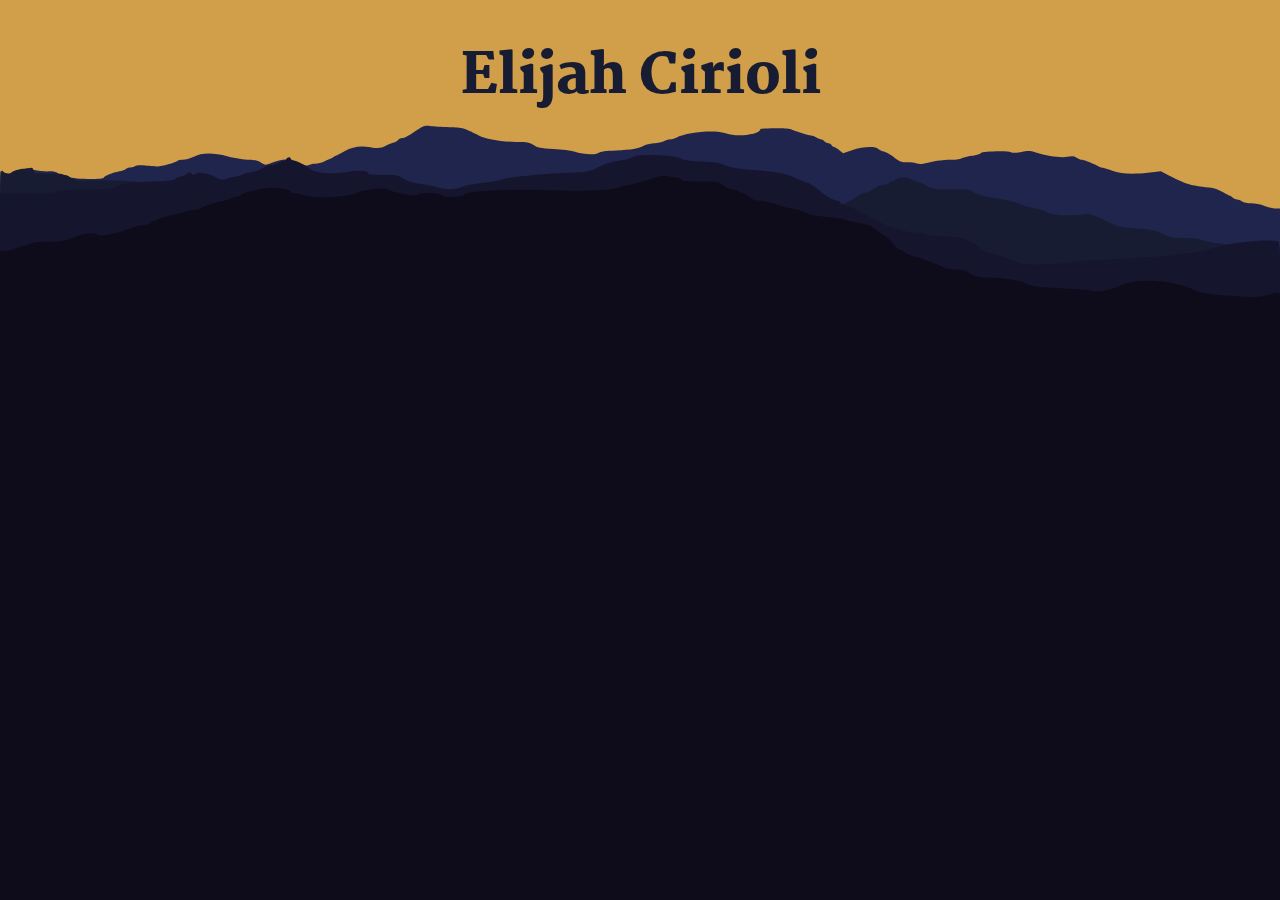
==== index.html @ 43b1854c "Added js for animation" ====
<!DOCTYPE html>
<html lang="en">
	<head>
		<meta charset="UTF-8" />
		<meta http-equiv="X-UA-Compatible" content="IE=edge" />
		<meta name="viewport" content="width=device-width, initial-scale=1.0" />
		<title>Elijah Cirioli</title>
		<link href="style.css" rel="stylesheet" type="text/css" media="all" />
		<link href="mobile-style.css" rel="stylesheet" type="text/css" media="all" />
		<link rel="preconnect" href="https://fonts.gstatic.com" />
		<link href="https://fonts.googleapis.com/css2?family=Martel:wght@400;900&display=swap" rel="stylesheet" />
	</head>
	<body>
		<div id="header">
			<h1 id="name-header">Elijah Cirioli</h1>
			<div id="mountains">
				<div class="mountain-layer" id="mountain-1"></div>
				<div class="mountain-layer" id="mountain-2"></div>
				<div class="mountain-layer" id="mountain-3"></div>
				<div class="mountain-layer" id="mountain-4"></div>
			</div>
		</div>
		<div id="page-wrap"></div>
		<script src="index.js"></script>
	</body>
</html>
---- style.css ----
body {
	background-color: #0e0b1a;
	margin: 0 0 0 0;
	padding: 0 0 0 0;
	overflow-x: hidden;
}
#header {
	width: 100vw;
	background-color: #d19f49;
	overflow: hidden;
	margin: 0 0 0 0;
	position: relative;
}
#name-header {
	position: absolute;
	color: #181c33;
	width: 100%;
	height: 55px;
	font-family: "Martel", serif;
	font-weight: 900;
	text-align: center;
	font-size: 55px;
	line-height: 55px;
	opacity: 0;
	z-index: 0;
	transition: 1s;
	top: 150px;
	left: 0;
	margin: 0 0 0 0;
}
#mountains {
	width: 100%;
	height: 15vw;
	margin-top: 115px;
	margin-bottom: 0;
	position: relative;
}
.mountain-layer {
	width: 100%;
	height: 100%;
	position: absolute;
	top: 0;
	left: 0;
	overflow: hidden;
}
#mountain-4 {
	background-color: #20254d;
	z-index: 7;
	mask-image: url("mountains/4.svg");
	mask-repeat: no-repeat;
	mask-size: 100% auto;
	-webkit-mask-image: url("mountains/4.svg");
	-webkit-mask-repeat: no-repeat;
	-webkit-mask-size: 100% auto;
}
#mountain-3 {
	background-color: #181c33;
	z-index: 8;
	mask-image: url("mountains/3.svg");
	mask-repeat: no-repeat;
	mask-size: 100% auto;
	-webkit-mask-image: url("mountains/3.svg");
	-webkit-mask-repeat: no-repeat;
	-webkit-mask-size: 100% auto;
}
#mountain-2 {
	background-color: #16152e;
	z-index: 9;
	mask-image: url("mountains/2.svg");
	mask-repeat: no-repeat;
	mask-size: 100% auto;
	-webkit-mask-image: url("mountains/2.svg");
	-webkit-mask-repeat: no-repeat;
	-webkit-mask-size: 100% auto;
}
#mountain-1 {
	background-color: #0e0b1a;
	z-index: 10;
	mask-image: url("mountains/1.svg");
	mask-repeat: no-repeat;
	mask-size: 100% auto;
	-webkit-mask-image: url("mountains/1.svg");
	-webkit-mask-repeat: no-repeat;
	-webkit-mask-size: 100% auto;
}
---- mobile-style.css ----
@media only screen and (max-width: 600px) {
	#name-header {
		height: 40px;
		font-size: 40px;
		line-height: 40px;
		top: 100px;
	}
	#mountains {
		width: 100%;
		height: 15vw;
		margin-top: 85px;
		position: relative;
	}
}
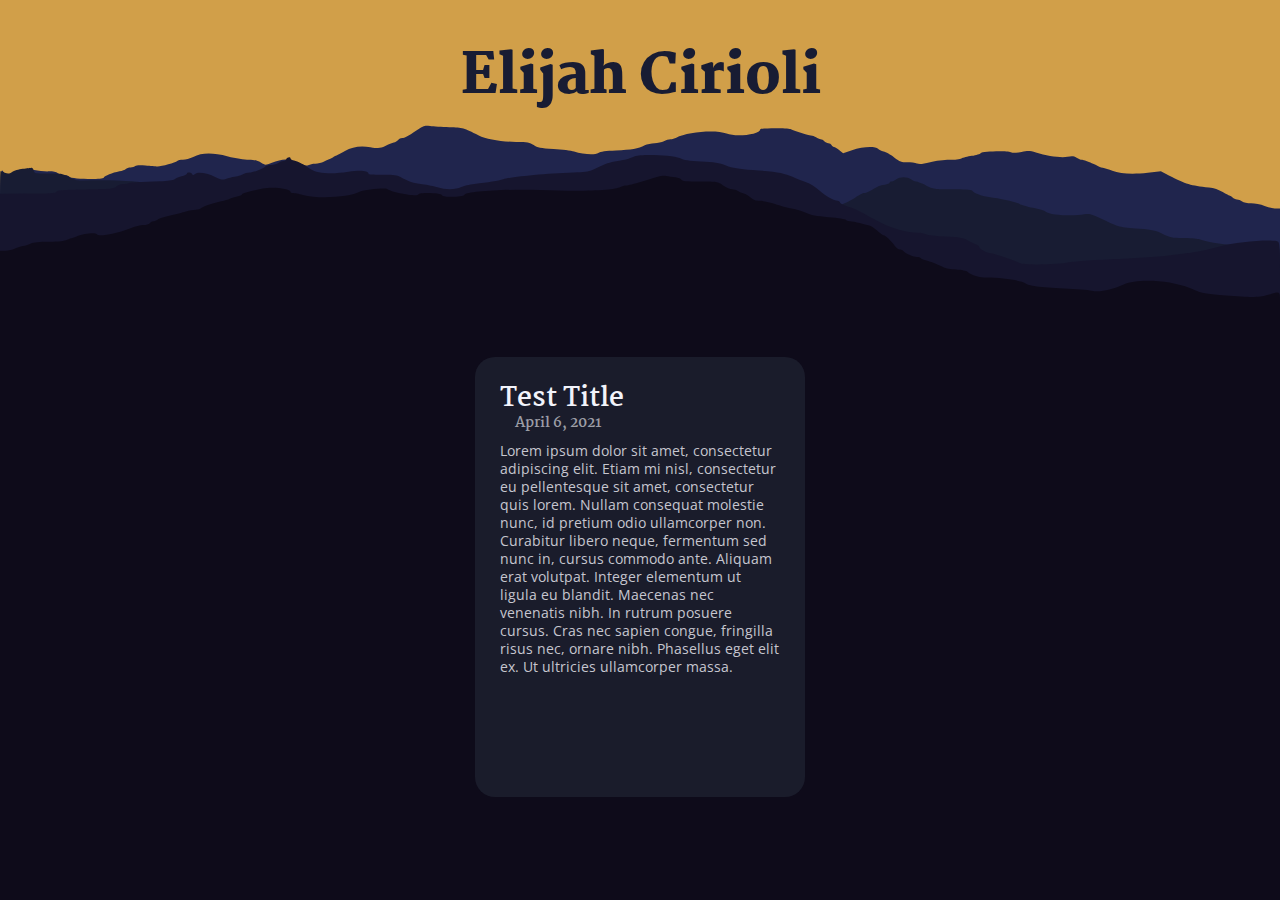
==== commit 9d05e6d8: "Started adding card support" ====
--- a/index.html
+++ b/index.html
@@ -9,6 +9,7 @@
 		<link href="mobile-style.css" rel="stylesheet" type="text/css" media="all" />
 		<link rel="preconnect" href="https://fonts.gstatic.com" />
 		<link href="https://fonts.googleapis.com/css2?family=Martel:wght@400;900&display=swap" rel="stylesheet" />
+		<link href="https://fonts.googleapis.com/css2?family=Open+Sans&display=swap" rel="stylesheet" />
 	</head>
 	<body>
 		<div id="header">
@@ -20,7 +21,26 @@
 				<div class="mountain-layer" id="mountain-4"></div>
 			</div>
 		</div>
-		<div id="page-wrap"></div>
+		<div id="page-wrap">
+			<div id="carousel">
+				<div class="card">
+					<div class="card-header">
+						<h2 class="card-title">Test Title</h2>
+						<h2 class="card-date">April 6, 2021</h2>
+					</div>
+					<div class="card-body">
+						<p class="card-text">
+							Lorem ipsum dolor sit amet, consectetur adipiscing elit. Etiam mi nisl, consectetur eu
+							pellentesque sit amet, consectetur quis lorem. Nullam consequat molestie nunc, id pretium
+							odio ullamcorper non. Curabitur libero neque, fermentum sed nunc in, cursus commodo ante.
+							Aliquam erat volutpat. Integer elementum ut ligula eu blandit. Maecenas nec venenatis nibh.
+							In rutrum posuere cursus. Cras nec sapien congue, fringilla risus nec, ornare nibh.
+							Phasellus eget elit ex. Ut ultricies ullamcorper massa.
+						</p>
+					</div>
+				</div>
+			</div>
+		</div>
 		<script src="index.js"></script>
 	</body>
 </html>
--- a/style.css
+++ b/style.css
@@ -83,3 +83,53 @@
 	-webkit-mask-repeat: no-repeat;
 	-webkit-mask-size: 100% auto;
 }
+#carousel {
+	display: flex;
+	width: 70%;
+	margin: 50px auto;
+	flex-direction: row;
+	justify-content: center;
+}
+.card {
+	display: flex;
+	flex-direction: column;
+	border-radius: 20px;
+	background-color: #1a1c2b;
+	width: 280px;
+	height: 400px;
+	padding: 20px 25px;
+}
+.card-header {
+	margin: 0 0 0 0;
+	display: flex;
+	flex-direction: column;
+	height: 50px;
+	font-family: "Martel", serif;
+}
+.card-title {
+	display: block;
+	color: #f2f3fa;
+	font-size: 26px;
+	font-weight: bold;
+	height: 26px;
+	margin: 0 0 0 0;
+}
+.card-date {
+	display: block;
+	margin: 8px 0 0 15px;
+	color: #9c9da6;
+	font-size: 14px;
+	height: 14px;
+}
+.card-body {
+	display: block;
+	font-family: "Open Sans", sans-serif;
+	color: #c6c6cf;
+	font-size: 14px;
+	line-height: 18px;
+	margin: 15px 0 0 0;
+	height: 335px;
+}
+.card-text {
+	margin: 0 0 0 0;
+}
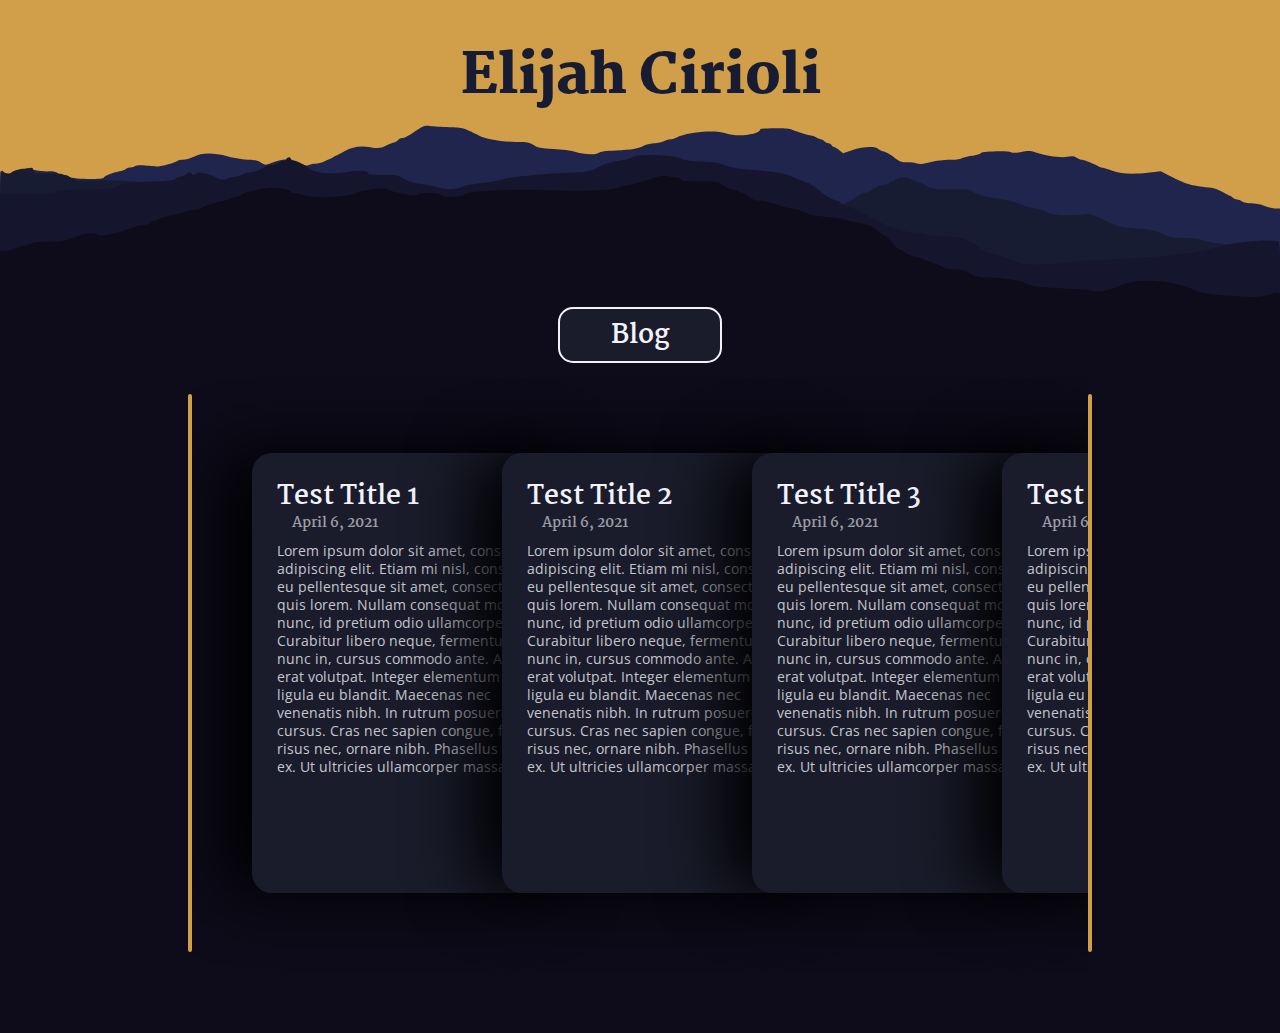
==== commit b7e366ed: "Added button to go to blog." ====
--- a/index.html
+++ b/index.html
@@ -13,7 +13,7 @@
 	</head>
 	<body>
 		<div id="header">
-			<h1 id="name-header">Elijah Cirioli</h1>
+			<h1 id="name-header"><a href="https://elijahcirioli.github.io">Elijah Cirioli</a></h1>
 			<div id="mountains">
 				<div class="mountain-layer" id="mountain-1"></div>
 				<div class="mountain-layer" id="mountain-2"></div>
@@ -22,23 +22,99 @@
 			</div>
 		</div>
 		<div id="page-wrap">
-			<div id="carousel">
-				<div class="card">
-					<div class="card-header">
-						<h2 class="card-title">Test Title</h2>
-						<h2 class="card-date">April 6, 2021</h2>
-					</div>
-					<div class="card-body">
-						<p class="card-text">
-							Lorem ipsum dolor sit amet, consectetur adipiscing elit. Etiam mi nisl, consectetur eu
-							pellentesque sit amet, consectetur quis lorem. Nullam consequat molestie nunc, id pretium
-							odio ullamcorper non. Curabitur libero neque, fermentum sed nunc in, cursus commodo ante.
-							Aliquam erat volutpat. Integer elementum ut ligula eu blandit. Maecenas nec venenatis nibh.
-							In rutrum posuere cursus. Cras nec sapien congue, fringilla risus nec, ornare nibh.
-							Phasellus eget elit ex. Ut ultricies ullamcorper massa.
-						</p>
+			<a id="blog-button">Blog</a>
+			<div id="content-wrap">
+				<div class="carousel-border" id="left-border"></div>
+				<div id="carousel-wrap">
+					<div id="carousel">
+						<div class="card">
+							<div class="card-header">
+								<h2 class="card-title">Test Title 1</h2>
+								<h2 class="card-date">April 6, 2021</h2>
+							</div>
+							<div class="card-body">
+								<p class="card-text">
+									Lorem ipsum dolor sit amet, consectetur adipiscing elit. Etiam mi nisl, consectetur
+									eu pellentesque sit amet, consectetur quis lorem. Nullam consequat molestie nunc, id
+									pretium odio ullamcorper non. Curabitur libero neque, fermentum sed nunc in, cursus
+									commodo ante. Aliquam erat volutpat. Integer elementum ut ligula eu blandit.
+									Maecenas nec venenatis nibh. In rutrum posuere cursus. Cras nec sapien congue,
+									fringilla risus nec, ornare nibh. Phasellus eget elit ex. Ut ultricies ullamcorper
+									massa.
+								</p>
+							</div>
+						</div>
+						<div class="card">
+							<div class="card-header">
+								<h2 class="card-title">Test Title 2</h2>
+								<h2 class="card-date">April 6, 2021</h2>
+							</div>
+							<div class="card-body">
+								<p class="card-text">
+									Lorem ipsum dolor sit amet, consectetur adipiscing elit. Etiam mi nisl, consectetur
+									eu pellentesque sit amet, consectetur quis lorem. Nullam consequat molestie nunc, id
+									pretium odio ullamcorper non. Curabitur libero neque, fermentum sed nunc in, cursus
+									commodo ante. Aliquam erat volutpat. Integer elementum ut ligula eu blandit.
+									Maecenas nec venenatis nibh. In rutrum posuere cursus. Cras nec sapien congue,
+									fringilla risus nec, ornare nibh. Phasellus eget elit ex. Ut ultricies ullamcorper
+									massa.
+								</p>
+							</div>
+						</div>
+						<div class="card">
+							<div class="card-header">
+								<h2 class="card-title">Test Title 3</h2>
+								<h2 class="card-date">April 6, 2021</h2>
+							</div>
+							<div class="card-body">
+								<p class="card-text">
+									Lorem ipsum dolor sit amet, consectetur adipiscing elit. Etiam mi nisl, consectetur
+									eu pellentesque sit amet, consectetur quis lorem. Nullam consequat molestie nunc, id
+									pretium odio ullamcorper non. Curabitur libero neque, fermentum sed nunc in, cursus
+									commodo ante. Aliquam erat volutpat. Integer elementum ut ligula eu blandit.
+									Maecenas nec venenatis nibh. In rutrum posuere cursus. Cras nec sapien congue,
+									fringilla risus nec, ornare nibh. Phasellus eget elit ex. Ut ultricies ullamcorper
+									massa.
+								</p>
+							</div>
+						</div>
+						<div class="card">
+							<div class="card-header">
+								<h2 class="card-title">Test Title 4</h2>
+								<h2 class="card-date">April 6, 2021</h2>
+							</div>
+							<div class="card-body">
+								<p class="card-text">
+									Lorem ipsum dolor sit amet, consectetur adipiscing elit. Etiam mi nisl, consectetur
+									eu pellentesque sit amet, consectetur quis lorem. Nullam consequat molestie nunc, id
+									pretium odio ullamcorper non. Curabitur libero neque, fermentum sed nunc in, cursus
+									commodo ante. Aliquam erat volutpat. Integer elementum ut ligula eu blandit.
+									Maecenas nec venenatis nibh. In rutrum posuere cursus. Cras nec sapien congue,
+									fringilla risus nec, ornare nibh. Phasellus eget elit ex. Ut ultricies ullamcorper
+									massa.
+								</p>
+							</div>
+						</div>
+						<div class="card">
+							<div class="card-header">
+								<h2 class="card-title">Test Title 5</h2>
+								<h2 class="card-date">April 6, 2021</h2>
+							</div>
+							<div class="card-body">
+								<p class="card-text">
+									Lorem ipsum dolor sit amet, consectetur adipiscing elit. Etiam mi nisl, consectetur
+									eu pellentesque sit amet, consectetur quis lorem. Nullam consequat molestie nunc, id
+									pretium odio ullamcorper non. Curabitur libero neque, fermentum sed nunc in, cursus
+									commodo ante. Aliquam erat volutpat. Integer elementum ut ligula eu blandit.
+									Maecenas nec venenatis nibh. In rutrum posuere cursus. Cras nec sapien congue,
+									fringilla risus nec, ornare nibh. Phasellus eget elit ex. Ut ultricies ullamcorper
+									massa.
+								</p>
+							</div>
+						</div>
 					</div>
 				</div>
+				<div class="carousel-border" id="right-border"></div>
 			</div>
 		</div>
 		<script src="index.js"></script>
--- a/style.css
+++ b/style.css
@@ -83,27 +83,70 @@
 	-webkit-mask-repeat: no-repeat;
 	-webkit-mask-size: 100% auto;
 }
+#content-wrap {
+	width: 70%;
+	margin: 0 auto 50px auto;
+	overflow: visible;
+	position: relative;
+}
+#carousel-wrap {
+	margin: 0 0 0 0;
+	width: 100%;
+	overflow-x: auto;
+	overflow-y: visible;
+	scroll-snap-type: x mandatory;
+	display: block;
+	position: relative;
+}
+.carousel-border {
+	width: 4px;
+	height: 90%;
+	background-color: #d19f49;
+	border-radius: 2px;
+	position: absolute;
+	top: 5%;
+	z-index: 10;
+	display: block;
+}
+#left-border {
+	left: -4px;
+}
+#right-border {
+	right: -4px;
+}
 #carousel {
 	display: flex;
-	width: 70%;
-	margin: 50px auto;
+	padding: 90px 60px;
 	flex-direction: row;
-	justify-content: center;
+	justify-content: flex-start;
+	align-items: center;
+	overflow: visible;
+	flex-wrap: nowrap;
 }
 .card {
 	display: flex;
 	flex-direction: column;
 	border-radius: 20px;
 	background-color: #1a1c2b;
-	width: 280px;
+	min-width: 280px;
 	height: 400px;
 	padding: 20px 25px;
+	box-shadow: -1.8rem 0 4rem black;
+	transition: 0.2s ease-in-out;
+}
+.card:hover {
+	transform: translateY(-2rem);
+}
+.card:hover ~ .card {
+	transform: translateX(110px);
+}
+.card:not(:first-child) {
+	margin-left: -80px;
 }
 .card-header {
 	margin: 0 0 0 0;
 	display: flex;
 	flex-direction: column;
-	height: 50px;
 	font-family: "Martel", serif;
 }
 .card-title {
@@ -111,12 +154,12 @@
 	color: #f2f3fa;
 	font-size: 26px;
 	font-weight: bold;
-	height: 26px;
-	margin: 0 0 0 0;
+	line-height: 28px;
+	margin: 10px 0 0 0;
 }
 .card-date {
 	display: block;
-	margin: 8px 0 0 15px;
+	margin: 0 0 0 15px;
 	color: #9c9da6;
 	font-size: 14px;
 	height: 14px;
@@ -127,9 +170,57 @@
 	color: #c6c6cf;
 	font-size: 14px;
 	line-height: 18px;
-	margin: 15px 0 0 0;
-	height: 335px;
+	margin: 17px 0 0 0;
+	overflow-y: auto;
 }
 .card-text {
 	margin: 0 0 0 0;
 }
+::-webkit-scrollbar {
+	width: 6px;
+	height: 6px;
+}
+::-webkit-scrollbar-track {
+	background: #232638;
+	border-radius: 2px;
+	border: none;
+}
+::-webkit-scrollbar-thumb {
+	background: #151521;
+	border-radius: 2px;
+	border: none;
+}
+#blog-button {
+	display: block;
+	text-align: center;
+	margin: 0 auto;
+	width: 160px;
+	height: 52px;
+	line-height: 55px;
+	border-radius: 15px;
+	font-size: 26px;
+	font-weight: bold;
+	background-color: #1a1c2b;
+	color: #f2f3fa;
+	font-family: "Martel", serif;
+	cursor: pointer;
+	transition: 0.4s;
+	border: 2px solid #f2f3fa;
+}
+#blog-button:hover {
+	background-color: #f2f3fa;
+	color: #1a1c2b;
+}
+a {
+	color: inherit;
+	text-decoration: inherit;
+	cursor: pointer;
+}
+a:visited {
+	color: inherit;
+	text-decoration: inherit;
+}
+a:active {
+	color: inherit;
+	text-decoration: inherit;
+}
--- a/mobile-style.css
+++ b/mobile-style.css
@@ -11,4 +11,37 @@
 		margin-top: 85px;
 		position: relative;
 	}
+	#carousel {
+		padding-top: 20px;
+		flex-direction: column-reverse;
+	}
+	#content-wrap {
+		width: 90%;
+		margin-top: 0;
+	}
+	#carousel-wrap {
+		overflow-x: auto;
+		overflow-y: auto;
+		scroll-snap-type: y mandatory;
+	}
+	.carousel-border {
+		display: none;
+	}
+	.card {
+		margin: 15px 0;
+		box-shadow: none;
+	}
+	.card:hover {
+		transform: translateY(0);
+	}
+	.card:hover ~ .card {
+		transform: translateX(0);
+	}
+	.card:not(:first-child) {
+		margin-left: 0;
+	}
+	#blog-button {
+		margin: 10px auto -10px auto;
+		width: 50%;
+	}
 }
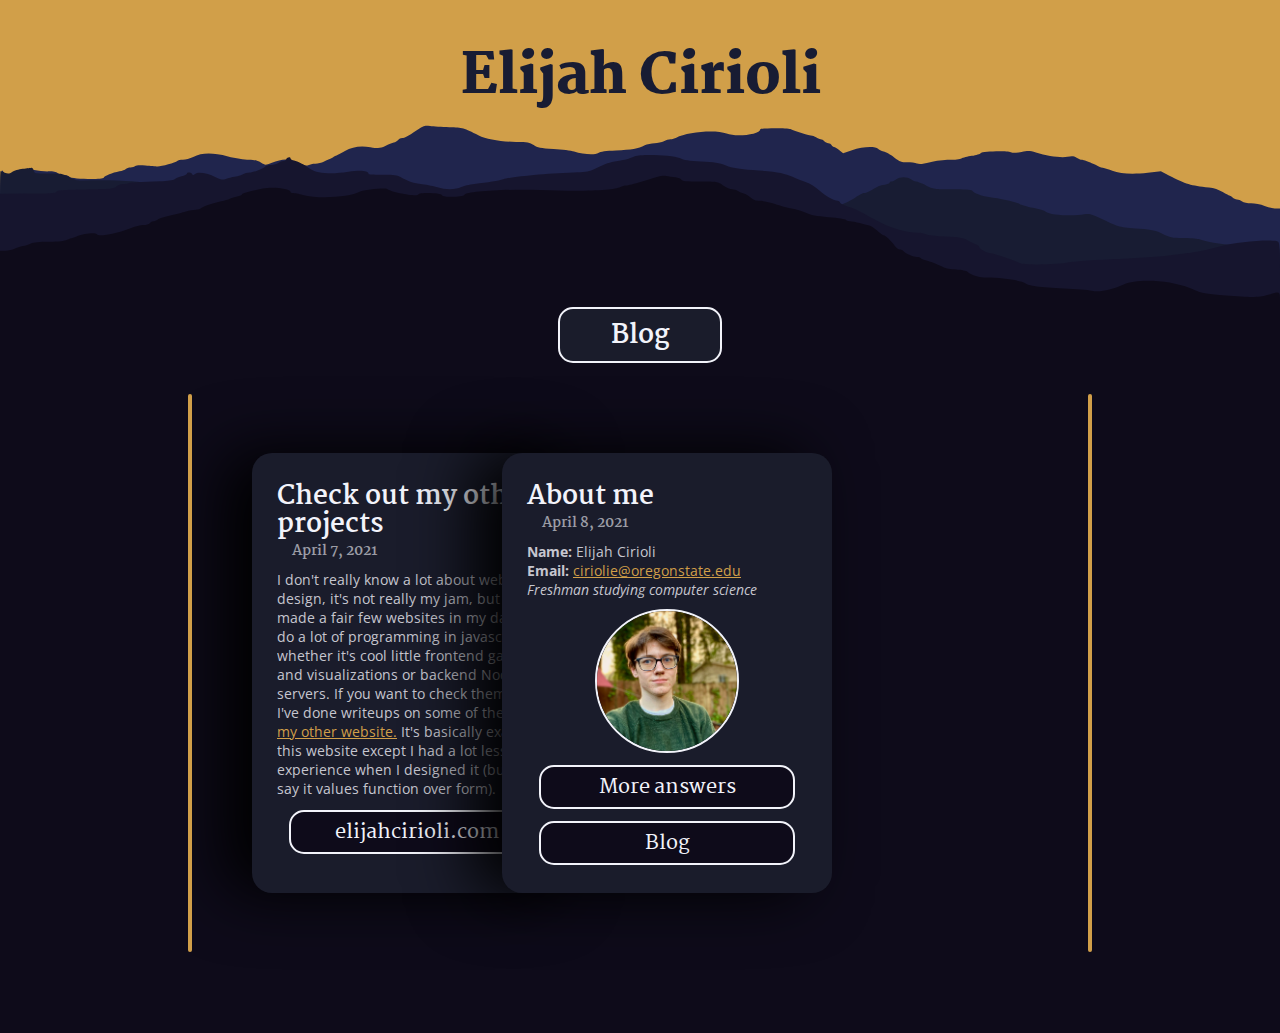
==== commit 57372d63: "removed placeholder cards and added actual content." ====
--- a/index.html
+++ b/index.html
@@ -5,15 +5,27 @@
 		<meta http-equiv="X-UA-Compatible" content="IE=edge" />
 		<meta name="viewport" content="width=device-width, initial-scale=1.0" />
 		<title>Elijah Cirioli</title>
+
 		<link href="style.css" rel="stylesheet" type="text/css" media="all" />
 		<link href="mobile-style.css" rel="stylesheet" type="text/css" media="all" />
+
 		<link rel="preconnect" href="https://fonts.gstatic.com" />
 		<link href="https://fonts.googleapis.com/css2?family=Martel:wght@400;900&display=swap" rel="stylesheet" />
 		<link href="https://fonts.googleapis.com/css2?family=Open+Sans&display=swap" rel="stylesheet" />
+
+		<link rel="apple-touch-icon" sizes="180x180" href="favicon/apple-touch-icon.png" />
+		<link rel="icon" type="image/png" sizes="32x32" href="favicon/favicon-32x32.png" />
+		<link rel="icon" type="image/png" sizes="16x16" href="favicon/favicon-16x16.png" />
+		<link rel="manifest" href="favicon/site.webmanifest" />
+		<link rel="mask-icon" href="favicon/safari-pinned-tab.svg" color="#5bbad5" />
+		<link rel="shortcut icon" href="favicon/favicon.ico" />
+		<meta name="msapplication-TileColor" content="#353a5c" />
+		<meta name="msapplication-config" content="favicon/browserconfig.xml" />
+		<meta name="theme-color" content="#ffffff" />
 	</head>
 	<body>
 		<div id="header">
-			<h1 id="name-header"><a href="https://elijahcirioli.github.io">Elijah Cirioli</a></h1>
+			<h1 id="name-header"><a id="name-link" href="https://elijahcirioli.github.io">Elijah Cirioli</a></h1>
 			<div id="mountains">
 				<div class="mountain-layer" id="mountain-1"></div>
 				<div class="mountain-layer" id="mountain-2"></div>
@@ -29,87 +41,37 @@
 					<div id="carousel">
 						<div class="card">
 							<div class="card-header">
-								<h2 class="card-title">Test Title 1</h2>
-								<h2 class="card-date">April 6, 2021</h2>
+								<h2 class="card-title">Check out my other projects</h2>
+								<h2 class="card-date">April 7, 2021</h2>
 							</div>
 							<div class="card-body">
 								<p class="card-text">
-									Lorem ipsum dolor sit amet, consectetur adipiscing elit. Etiam mi nisl, consectetur
-									eu pellentesque sit amet, consectetur quis lorem. Nullam consequat molestie nunc, id
-									pretium odio ullamcorper non. Curabitur libero neque, fermentum sed nunc in, cursus
-									commodo ante. Aliquam erat volutpat. Integer elementum ut ligula eu blandit.
-									Maecenas nec venenatis nibh. In rutrum posuere cursus. Cras nec sapien congue,
-									fringilla risus nec, ornare nibh. Phasellus eget elit ex. Ut ultricies ullamcorper
-									massa.
+									I don't really know a lot about web design, it's not really my jam, but I have made
+									a fair few websites in my day. I also do a lot of programming in javascript, whether
+									it's cool little frontend games and visualizations or backend Node.js servers. If
+									you want to check them out I've done writeups on some of them on
+									<a class="link" href="https://elijahcirioli.com">my other website.</a>
+									It's basically exactly this website except I had a lot less experience when I
+									designed it (but let's say it values function over form).
 								</p>
+								<a class="card-button" href="https://elijahcirioli.com">elijahcirioli.com</a>
 							</div>
 						</div>
 						<div class="card">
 							<div class="card-header">
-								<h2 class="card-title">Test Title 2</h2>
-								<h2 class="card-date">April 6, 2021</h2>
+								<h2 class="card-title">About me</h2>
+								<h2 class="card-date">April 8, 2021</h2>
 							</div>
 							<div class="card-body">
 								<p class="card-text">
-									Lorem ipsum dolor sit amet, consectetur adipiscing elit. Etiam mi nisl, consectetur
-									eu pellentesque sit amet, consectetur quis lorem. Nullam consequat molestie nunc, id
-									pretium odio ullamcorper non. Curabitur libero neque, fermentum sed nunc in, cursus
-									commodo ante. Aliquam erat volutpat. Integer elementum ut ligula eu blandit.
-									Maecenas nec venenatis nibh. In rutrum posuere cursus. Cras nec sapien congue,
-									fringilla risus nec, ornare nibh. Phasellus eget elit ex. Ut ultricies ullamcorper
-									massa.
+									<strong>Name: </strong>Elijah Cirioli<br />
+									<strong>Email: </strong>
+									<a class="link" href="mailto: ciriolie@oregonstate.edu">ciriolie@oregonstate.edu</a>
+									<br /><i>Freshman studying computer science</i>
+									<img id="profile-picture" src="images/profile.jpg" alt="A picture of me" />
 								</p>
-							</div>
-						</div>
-						<div class="card">
-							<div class="card-header">
-								<h2 class="card-title">Test Title 3</h2>
-								<h2 class="card-date">April 6, 2021</h2>
-							</div>
-							<div class="card-body">
-								<p class="card-text">
-									Lorem ipsum dolor sit amet, consectetur adipiscing elit. Etiam mi nisl, consectetur
-									eu pellentesque sit amet, consectetur quis lorem. Nullam consequat molestie nunc, id
-									pretium odio ullamcorper non. Curabitur libero neque, fermentum sed nunc in, cursus
-									commodo ante. Aliquam erat volutpat. Integer elementum ut ligula eu blandit.
-									Maecenas nec venenatis nibh. In rutrum posuere cursus. Cras nec sapien congue,
-									fringilla risus nec, ornare nibh. Phasellus eget elit ex. Ut ultricies ullamcorper
-									massa.
-								</p>
-							</div>
-						</div>
-						<div class="card">
-							<div class="card-header">
-								<h2 class="card-title">Test Title 4</h2>
-								<h2 class="card-date">April 6, 2021</h2>
-							</div>
-							<div class="card-body">
-								<p class="card-text">
-									Lorem ipsum dolor sit amet, consectetur adipiscing elit. Etiam mi nisl, consectetur
-									eu pellentesque sit amet, consectetur quis lorem. Nullam consequat molestie nunc, id
-									pretium odio ullamcorper non. Curabitur libero neque, fermentum sed nunc in, cursus
-									commodo ante. Aliquam erat volutpat. Integer elementum ut ligula eu blandit.
-									Maecenas nec venenatis nibh. In rutrum posuere cursus. Cras nec sapien congue,
-									fringilla risus nec, ornare nibh. Phasellus eget elit ex. Ut ultricies ullamcorper
-									massa.
-								</p>
-							</div>
-						</div>
-						<div class="card">
-							<div class="card-header">
-								<h2 class="card-title">Test Title 5</h2>
-								<h2 class="card-date">April 6, 2021</h2>
-							</div>
-							<div class="card-body">
-								<p class="card-text">
-									Lorem ipsum dolor sit amet, consectetur adipiscing elit. Etiam mi nisl, consectetur
-									eu pellentesque sit amet, consectetur quis lorem. Nullam consequat molestie nunc, id
-									pretium odio ullamcorper non. Curabitur libero neque, fermentum sed nunc in, cursus
-									commodo ante. Aliquam erat volutpat. Integer elementum ut ligula eu blandit.
-									Maecenas nec venenatis nibh. In rutrum posuere cursus. Cras nec sapien congue,
-									fringilla risus nec, ornare nibh. Phasellus eget elit ex. Ut ultricies ullamcorper
-									massa.
-								</p>
+								<a class="card-button" href="https://elijahcirioli.com">More answers</a>
+								<a class="card-button" href="https://elijahcirioli.com">Blog</a>
 							</div>
 						</div>
 					</div>
--- a/style.css
+++ b/style.css
@@ -129,6 +129,7 @@
 	border-radius: 20px;
 	background-color: #1a1c2b;
 	min-width: 280px;
+	max-width: 280px;
 	height: 400px;
 	padding: 20px 25px;
 	box-shadow: -1.8rem 0 4rem black;
@@ -169,12 +170,13 @@
 	font-family: "Open Sans", sans-serif;
 	color: #c6c6cf;
 	font-size: 14px;
-	line-height: 18px;
+	line-height: 19px;
 	margin: 17px 0 0 0;
 	overflow-y: auto;
 }
 .card-text {
-	margin: 0 0 0 0;
+	display: block;
+	margin: 0 0 8px 0;
 }
 ::-webkit-scrollbar {
 	width: 6px;
@@ -211,16 +213,56 @@
 	background-color: #f2f3fa;
 	color: #1a1c2b;
 }
-a {
+#name-link {
 	color: inherit;
 	text-decoration: inherit;
 	cursor: pointer;
 }
-a:visited {
+#name-link:visited {
 	color: inherit;
 	text-decoration: inherit;
 }
-a:active {
+#name-link:active {
 	color: inherit;
 	text-decoration: inherit;
 }
+.link {
+	text-decoration: underline;
+	color: #d19f49;
+}
+.link:visited {
+	color: #d19f49;
+}
+.link:active {
+	color: #d19f49;
+}
+.card-button {
+	display: block;
+	text-align: center;
+	width: 90%;
+	color: #f2f3fa;
+	background-color: #0e0b1a;
+	margin: 12px auto 0;
+	height: 40px;
+	line-height: 40px;
+	border-radius: 15px;
+	font-size: 20px;
+	font-family: "Martel", serif;
+	font-weight: 600;
+	cursor: pointer;
+	border: 2px solid #f2f3fa;
+	text-decoration: none;
+	transition: 0.4s;
+}
+.card-button:hover {
+	color: #0e0b1a;
+	background-color: #f2f3fa;
+}
+#profile-picture {
+	display: block;
+	width: 50%;
+	height: auto;
+	border: 2px solid #f2f3fa;
+	border-radius: 50%;
+	margin: 10px auto 5px auto;
+}
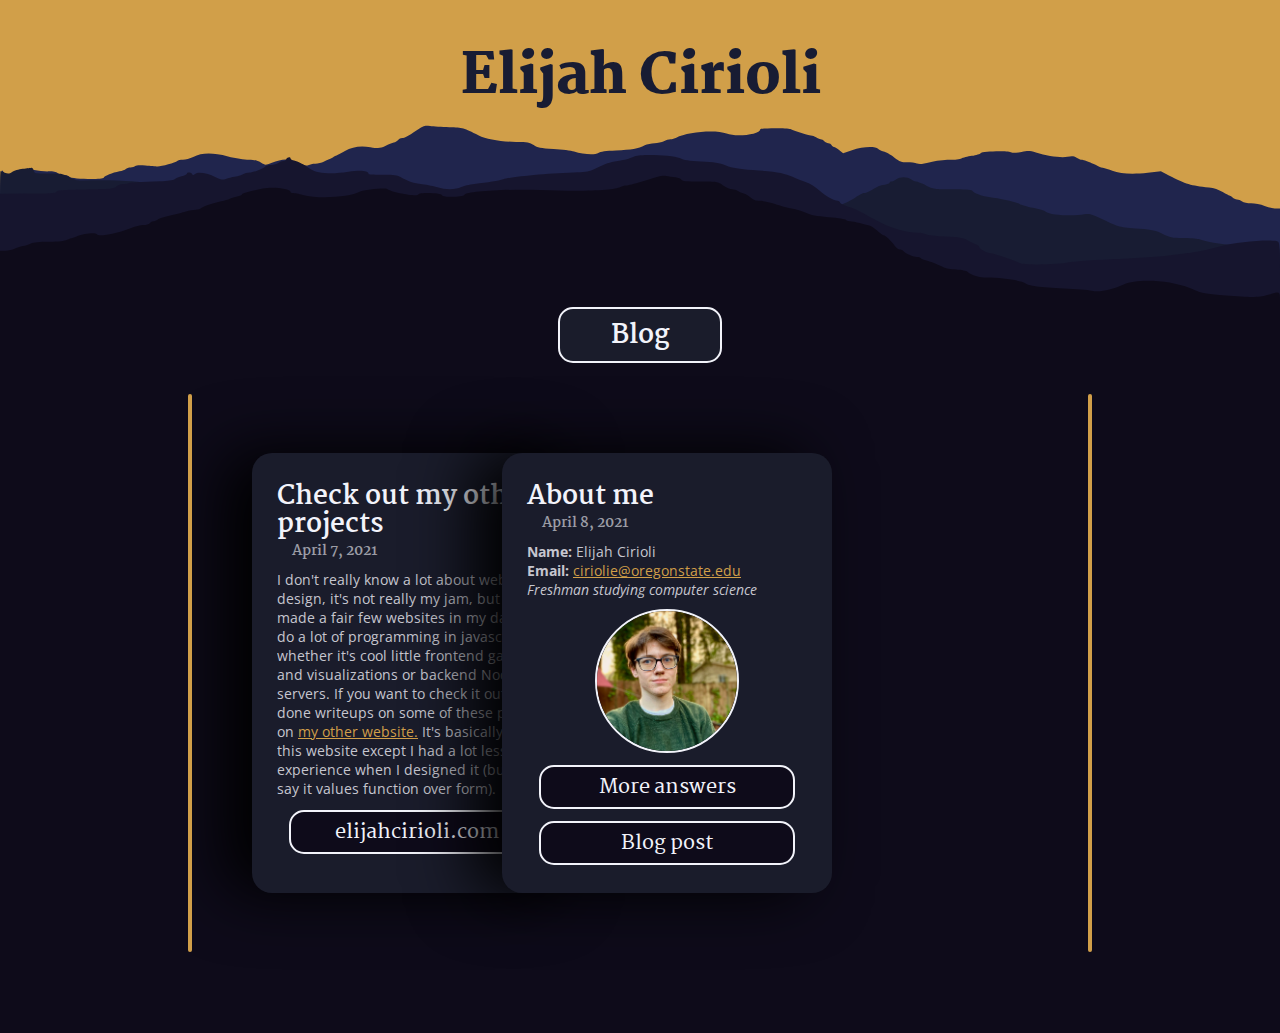
==== commit 2802cf7c: "Added blog page." ====
--- a/index.html
+++ b/index.html
@@ -34,7 +34,7 @@
 			</div>
 		</div>
 		<div id="page-wrap">
-			<a id="blog-button">Blog</a>
+			<a id="big-button" href="/blog/">Blog</a>
 			<div id="content-wrap">
 				<div class="carousel-border" id="left-border"></div>
 				<div id="carousel-wrap">
@@ -49,7 +49,7 @@
 									I don't really know a lot about web design, it's not really my jam, but I have made
 									a fair few websites in my day. I also do a lot of programming in javascript, whether
 									it's cool little frontend games and visualizations or backend Node.js servers. If
-									you want to check them out I've done writeups on some of them on
+									you want to check it out I've done writeups on some of these projects on
 									<a class="link" href="https://elijahcirioli.com">my other website.</a>
 									It's basically exactly this website except I had a lot less experience when I
 									designed it (but let's say it values function over form).
@@ -70,8 +70,8 @@
 									<br /><i>Freshman studying computer science</i>
 									<img id="profile-picture" src="images/profile.jpg" alt="A picture of me" />
 								</p>
-								<a class="card-button" href="https://elijahcirioli.com">More answers</a>
-								<a class="card-button" href="https://elijahcirioli.com">Blog</a>
+								<a class="card-button" href="/about/">More answers</a>
+								<a class="card-button" href="/blog/#post1-header">Blog post</a>
 							</div>
 						</div>
 					</div>
--- a/style.css
+++ b/style.css
@@ -192,7 +192,7 @@
 	border-radius: 2px;
 	border: none;
 }
-#blog-button {
+#big-button {
 	display: block;
 	text-align: center;
 	margin: 0 auto;
@@ -208,8 +208,9 @@
 	cursor: pointer;
 	transition: 0.4s;
 	border: 2px solid #f2f3fa;
-}
-#blog-button:hover {
+	text-decoration: none;
+}
+#big-button:hover {
 	background-color: #f2f3fa;
 	color: #1a1c2b;
 }
--- a/mobile-style.css
+++ b/mobile-style.css
@@ -40,7 +40,7 @@
 	.card:not(:first-child) {
 		margin-left: 0;
 	}
-	#blog-button {
+	#big-button {
 		margin: 10px auto -10px auto;
 		width: 50%;
 	}
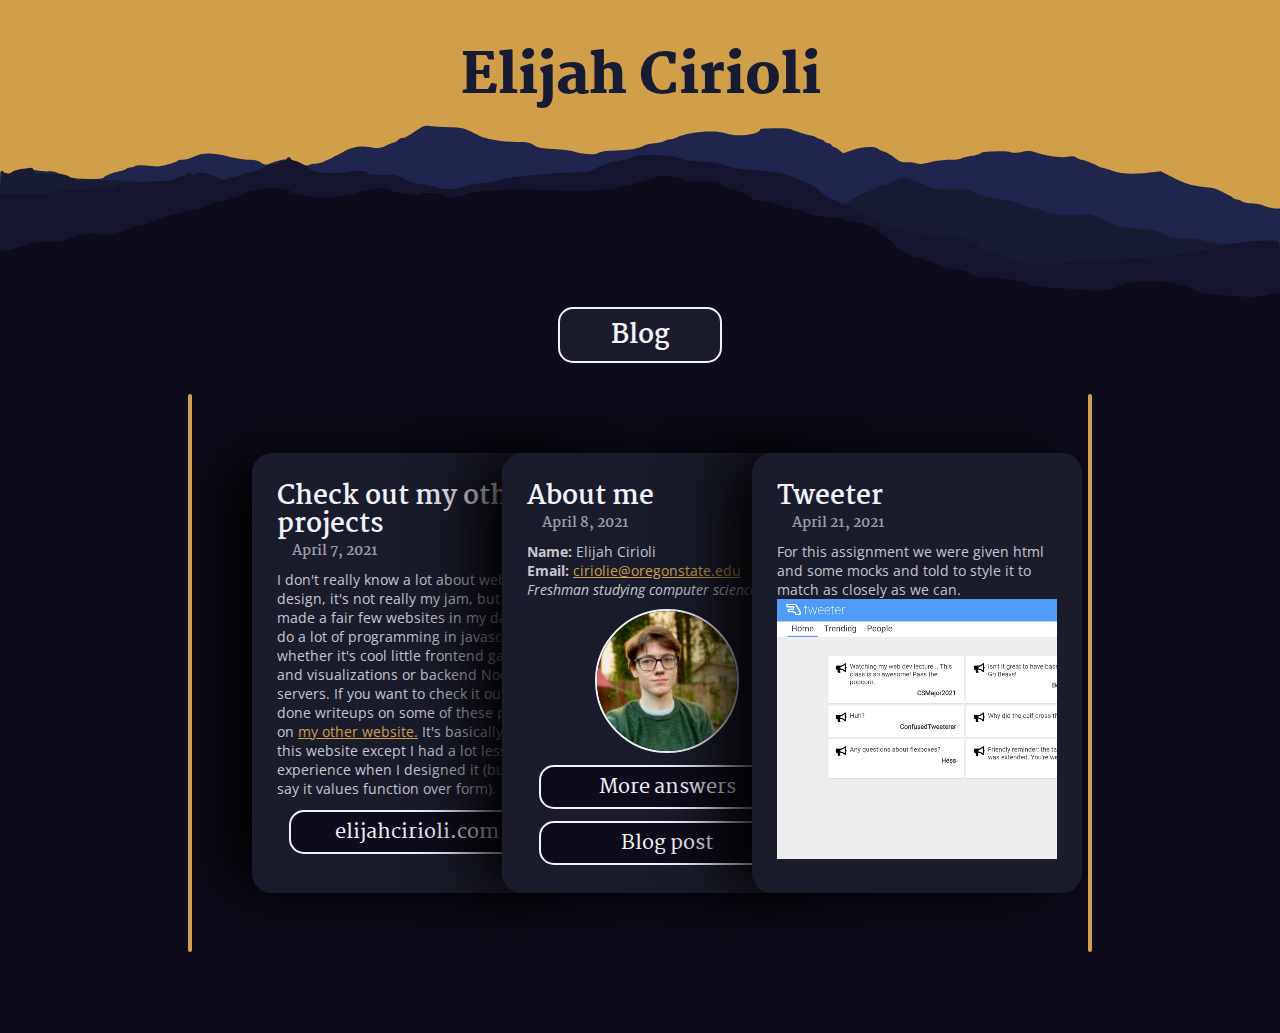
==== commit 2e3c4cb0: "added images." ====
--- a/index.html
+++ b/index.html
@@ -50,11 +50,15 @@
 									a fair few websites in my day. I also do a lot of programming in javascript, whether
 									it's cool little frontend games and visualizations or backend Node.js servers. If
 									you want to check it out I've done writeups on some of these projects on
-									<a class="link" href="https://elijahcirioli.com">my other website.</a>
+									<a class="link" href="https://elijahcirioli.com" target="_blank"
+										>my other website.</a
+									>
 									It's basically exactly this website except I had a lot less experience when I
 									designed it (but let's say it values function over form).
 								</p>
-								<a class="card-button" href="https://elijahcirioli.com">elijahcirioli.com</a>
+								<a class="card-button" href="https://elijahcirioli.com" target="_blank"
+									>elijahcirioli.com</a
+								>
 							</div>
 						</div>
 						<div class="card">
@@ -71,7 +75,28 @@
 									<img id="profile-picture" src="images/profile.jpg" alt="A picture of me" />
 								</p>
 								<a class="card-button" href="/about/">More answers</a>
-								<a class="card-button" href="/blog/#post1-header">Blog post</a>
+								<a class="card-button" href="/blog/#4-8-2021">Blog post</a>
+							</div>
+						</div>
+						<div class="card">
+							<div class="card-header">
+								<h2 class="card-title">Tweeter</h2>
+								<h2 class="card-date">April 21, 2021</h2>
+							</div>
+							<div class="card-body">
+								<p class="card-text">
+									For this assignment we were given html and some mocks and told to style it to match
+									as closely as we can.
+									<a class="link" href="/tweeter/">
+										<img
+											id="tweeter-picture"
+											src="images/tweeter.png"
+											alt="A screenshot of the tweeter page"
+										/>
+									</a>
+								</p>
+								<a class="card-button" href="/tweeter/">View</a>
+								<a class="card-button" href="/blog/#4-21-2021">Blog post</a>
 							</div>
 						</div>
 					</div>
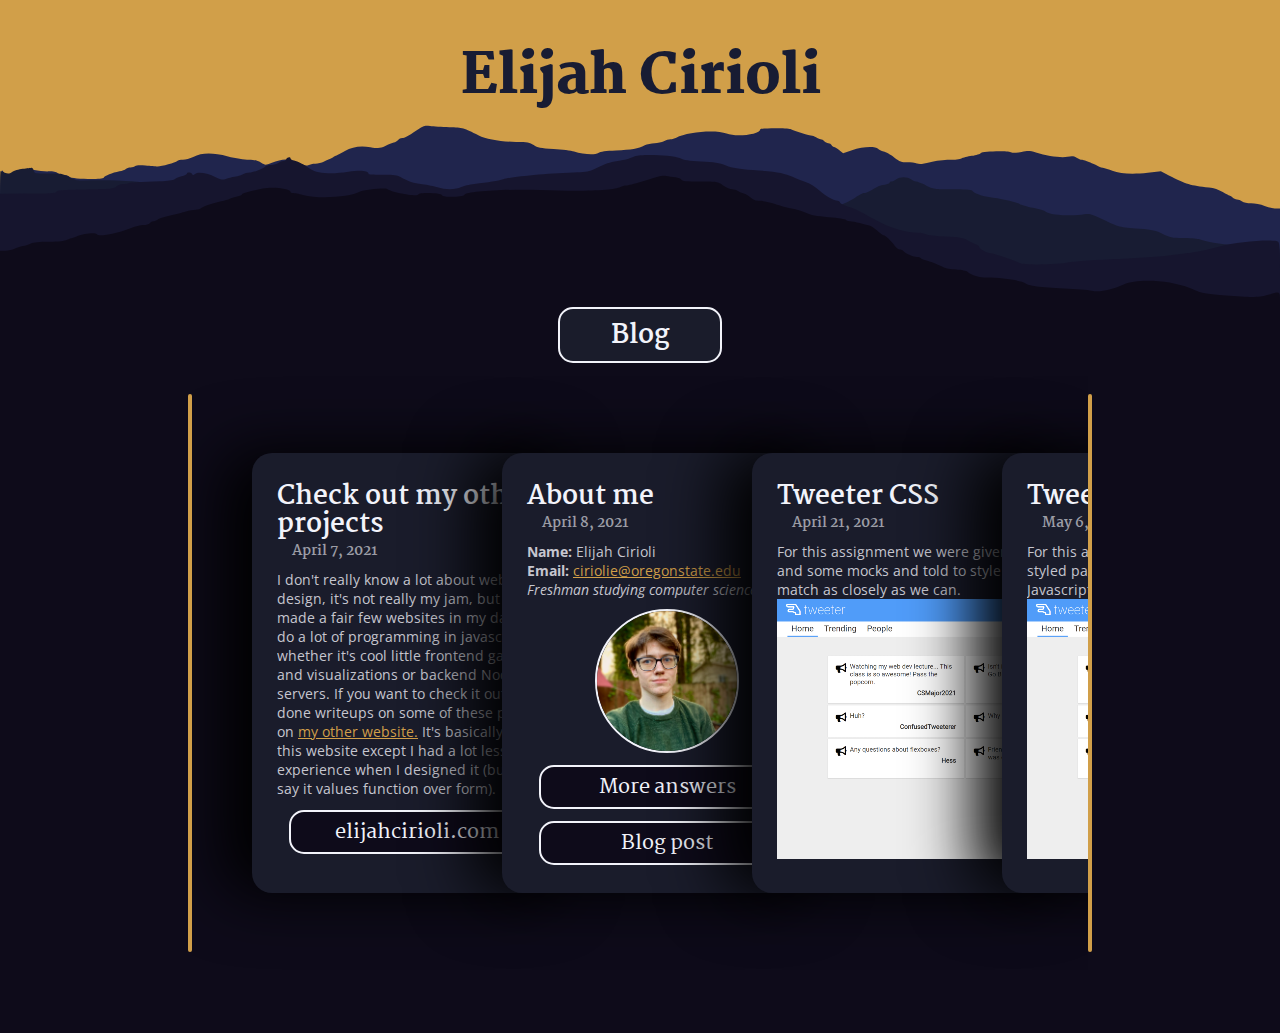
==== commit 33c3d630: "Updated pictogram link" ====
--- a/index.html
+++ b/index.html
@@ -80,14 +80,14 @@
 						</div>
 						<div class="card">
 							<div class="card-header">
-								<h2 class="card-title">Tweeter</h2>
+								<h2 class="card-title">Tweeter CSS</h2>
 								<h2 class="card-date">April 21, 2021</h2>
 							</div>
 							<div class="card-body">
 								<p class="card-text">
 									For this assignment we were given html and some mocks and told to style it to match
 									as closely as we can.
-									<a class="link" href="/tweeter/">
+									<a class="link" href="/assignment2/">
 										<img
 											id="tweeter-picture"
 											src="images/tweeter.png"
@@ -95,8 +95,49 @@
 										/>
 									</a>
 								</p>
-								<a class="card-button" href="/tweeter/">View</a>
+								<a class="card-button" href="/assignment2/">View</a>
 								<a class="card-button" href="/blog/#4-21-2021">Blog post</a>
+							</div>
+						</div>
+						<div class="card">
+							<div class="card-header">
+								<h2 class="card-title">Tweeter JS</h2>
+								<h2 class="card-date">May 6, 2021</h2>
+							</div>
+							<div class="card-body">
+								<p class="card-text">
+									For this assignment we were given a styled page and told to add some Javascript
+									functionality.
+									<a class="link" href="/assignment3/">
+										<img
+											id="tweeter-picture"
+											src="images/tweeter.png"
+											alt="A screenshot of the tweeter page"
+										/>
+									</a>
+								</p>
+								<a class="card-button" href="/assignment3/">View</a>
+								<a class="card-button" href="/blog/#5-6-2021">Blog post</a>
+							</div>
+						</div>
+						<div class="card">
+							<div class="card-header">
+								<h2 class="card-title">Pictogram</h2>
+								<h2 class="card-date">June 11, 2021</h2>
+							</div>
+							<div class="card-body">
+								<p class="card-text">
+									This is the final project for this class using handlebars to dynamically render a
+									functional web app. Made in collaboration with Ethan Cline and Matthew Attebery.
+									<a class="link" href="https://pictogram.onrender.com/">
+										<img
+											id="pictogram-picture"
+											src="images/pictogram.png"
+											alt="A screenshot of pictogram"
+										/>
+									</a>
+								</p>
+								<a class="card-button" href="https://pictogram.onrender.com/">View</a>
 							</div>
 						</div>
 					</div>
